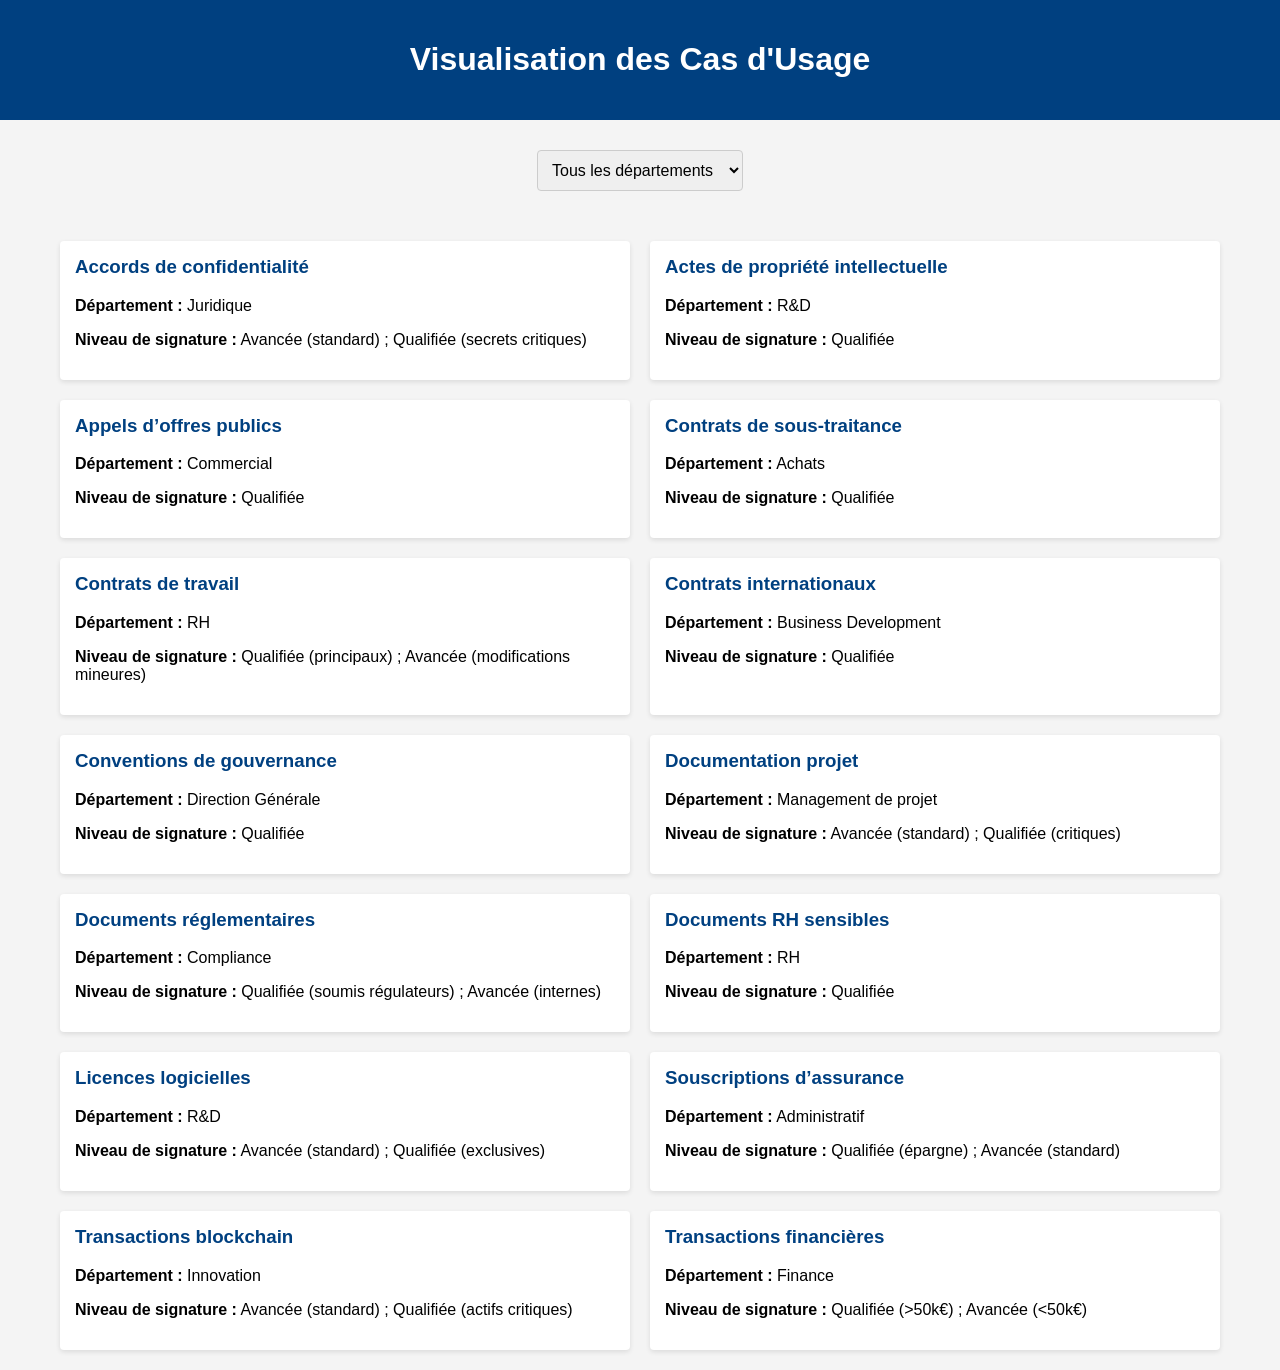
==== index.html @ 4a5fbc61 "Update index.html" ====
<!DOCTYPE html>
<html lang="fr">
<head>
  <meta charset="UTF-8" />
  <meta name="viewport" content="width=device-width, initial-scale=1" />
  <title>Visualisation des Cas d'Usage</title>
  
  <style>
    /* Style global */
    body {
      font-family: Arial, sans-serif;
      background: #f4f4f4;
      margin: 0;
      padding: 0;
    }
    
    header {
      background: #004080;
      color: #fff;
      padding: 20px;
      text-align: center;
    }
    
    /* Conteneur du filtre */
    #filters {
      display: flex;
      justify-content: center;
      align-items: center;
      flex-wrap: wrap;
      margin: 20px;
    }
    
    #filters select {
      margin: 10px;
      padding: 10px;
      border-radius: 4px;
      border: 1px solid #ccc;
      font-size: 16px;
      min-width: 200px;
    }
    
    /* Conteneur des cas d’usage */
    #casContainer {
      display: flex;            /* On utilise flexbox */
      flex-wrap: wrap;          /* Permet le retour à la ligne */
      justify-content: center;  /* Centre horizontalement */
      max-width: 1200px;        /* Largeur max de la zone */
      margin: 0 auto;           /* Centre le conteneur */
      padding: 10px;
    }
    
    /* Tuiles */
    .case-card {
      background: #fff;
      width: 45%;               /* Deux tuiles par ligne (2 x 45% + marges) */
      margin: 10px;             /* Marge autour de chaque tuile */
      padding: 15px;
      border-radius: 4px;
      box-shadow: 0 2px 5px rgba(0,0,0,0.1);
      cursor: pointer;
      transition: transform 0.2s;
    }
    
    .case-card:hover {
      transform: scale(1.03);
    }
    
    .case-card h3 {
      margin-top: 0;
      color: #004080;
    }
    
    /* Modal pour détails */
    .modal {
      position: fixed;
      top: 0;
      left: 0;
      width: 100%;
      height: 100%;
      background: rgba(0,0,0,0.5);
      display: flex;
      justify-content: center;
      align-items: center;
      z-index: 1000;
    }
    
    .modal.hidden {
      display: none;
    }
    
    .modal-content {
      background: #fff;
      padding: 20px;
      border-radius: 4px;
      width: 90%;
      max-width: 600px;
      max-height: 80%;
      overflow-y: auto;
      position: relative;
    }
    
    .modal-content p {
      margin: 10px 0;
    }
    
    .close {
      position: absolute;
      top: 10px;
      right: 20px;
      font-size: 24px;
      cursor: pointer;
      color: #004080;
    }
    
    /* Responsive : 1 tuile par ligne si largeur < 768px */
    @media (max-width: 768px) {
      .case-card {
        width: 90%;
      }
    }
  </style>
</head>

<body>
  <header>
    <h1>Visualisation des Cas d'Usage</h1>
  </header>
  
  <!-- Filtre (si besoin) -->
  <div id="filters">
    <select id="departmentFilter">
      <option value="">Tous les départements</option>
    </select>
  </div>
  
  <!-- Conteneur des cas d’usage -->
  <div id="casContainer"></div>
  
  <!-- Modal pour la fiche détaillée -->
  <div id="modal" class="modal hidden">
    <div class="modal-content">
      <span class="close">&times;</span>
      <div id="modalDetails"></div>
    </div>
  </div>
  
  <script>
    document.addEventListener("DOMContentLoaded", function() {
      const casContainer = document.getElementById("casContainer");
      const departmentFilter = document.getElementById("departmentFilter");
      const modal = document.getElementById("modal");
      const modalDetails = document.getElementById("modalDetails");
      const closeModal = document.querySelector(".close");

      let data = [];

      // Chargement du fichier JSON
      fetch("cas_usages.json")
        .then(response => response.json())
        .then(jsonData => {
          data = jsonData;
          // Tri par ordre alphabétique
          data.sort((a, b) => {
            const nameA = a["Nom du cas d’usage"]?.toUpperCase() || "";
            const nameB = b["Nom du cas d’usage"]?.toUpperCase() || "";
            return nameA.localeCompare(nameB);
          });
          
          populateDepartmentFilter();
          displayCases(data);
        })
        .catch(error => {
          console.error("Erreur lors du chargement du JSON :", error);
        });

      // Remplir le filtre Département
      function populateDepartmentFilter() {
        const departments = new Set();
        data.forEach(item => {
          if (item["Département"]) {
            departments.add(item["Département"]);
          }
        });

        departments.forEach(dep => {
          const option = document.createElement("option");
          option.value = dep;
          option.textContent = dep;
          departmentFilter.appendChild(option);
        });
      }

      // Filtrage par Département
      departmentFilter.addEventListener("change", filterCases);
      function filterCases() {
        const selectedDept = departmentFilter.value;
        let filtered = data.filter(item => {
          return selectedDept ? item["Département"] === selectedDept : true;
        });

        // Tri alphabétique après filtrage
        filtered.sort((a, b) => {
          const nameA = a["Nom du cas d’usage"]?.toUpperCase() || "";
          const nameB = b["Nom du cas d’usage"]?.toUpperCase() || "";
          return nameA.localeCompare(nameB);
        });

        displayCases(filtered);
      }

      // Afficher les cas d'usage
      function displayCases(cases) {
        casContainer.innerHTML = "";
        cases.forEach(item => {
          const nomCas = item["Nom du cas d’usage"] || "Non spécifié";
          const departement = item["Département"] || "Non spécifié";
          const niveau = item["Niveau de signature recommandé"] || "Non spécifié";

          const card = document.createElement("div");
          card.className = "case-card";
          card.innerHTML = `
            <h3>${nomCas}</h3>
            <p><strong>Département :</strong> ${departement}</p>
            <p><strong>Niveau de signature :</strong> ${niveau}</p>
          `;
          card.addEventListener("click", function() {
            showModal(item);
          });
          casContainer.appendChild(card);
        });
      }

      // Modal
      function showModal(item) {
        modalDetails.innerHTML = "";
        for (const key in item) {
          const detail = document.createElement("p");
          detail.innerHTML = `<strong>${key} :</strong> ${item[key]}`;
          modalDetails.appendChild(detail);
        }
        modal.classList.remove("hidden");
      }

      closeModal.addEventListener("click", function() {
        modal.classList.add("hidden");
      });

      window.addEventListener("click", function(e) {
        if (e.target === modal) {
          modal.classList.add("hidden");
        }
      });
    });
  </script>
</body>
</html>
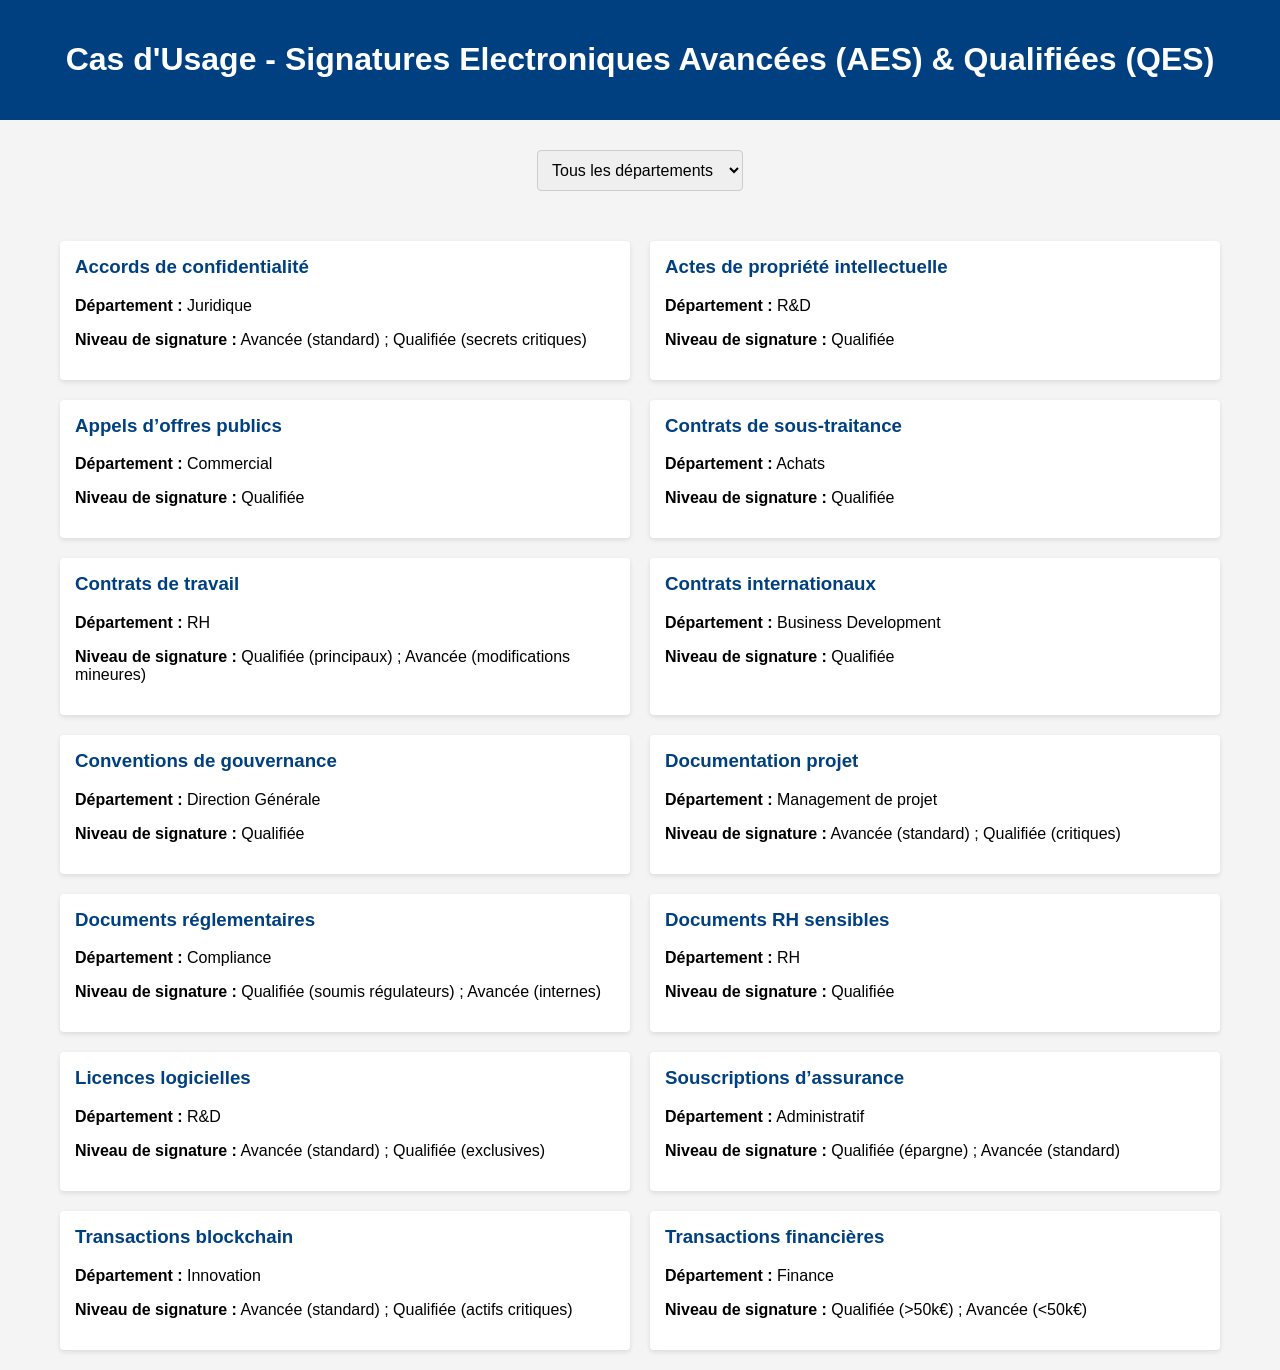
==== commit cbe50d17: "Update index.html" ====
--- a/index.html
+++ b/index.html
@@ -3,7 +3,7 @@
 <head>
   <meta charset="UTF-8" />
   <meta name="viewport" content="width=device-width, initial-scale=1" />
-  <title>Visualisation des Cas d'Usage</title>
+  <title>Cas d'Usage - Signatures Electroniques Avancées (AES) & Qualifiées (QES)</title>
   
   <style>
     /* Style global */
@@ -123,7 +123,7 @@
 
 <body>
   <header>
-    <h1>Visualisation des Cas d'Usage</h1>
+    <h1>Cas d'Usage - Signatures Electroniques Avancées (AES) & Qualifiées (QES)</h1>
   </header>
   
   <!-- Filtre (si besoin) -->
